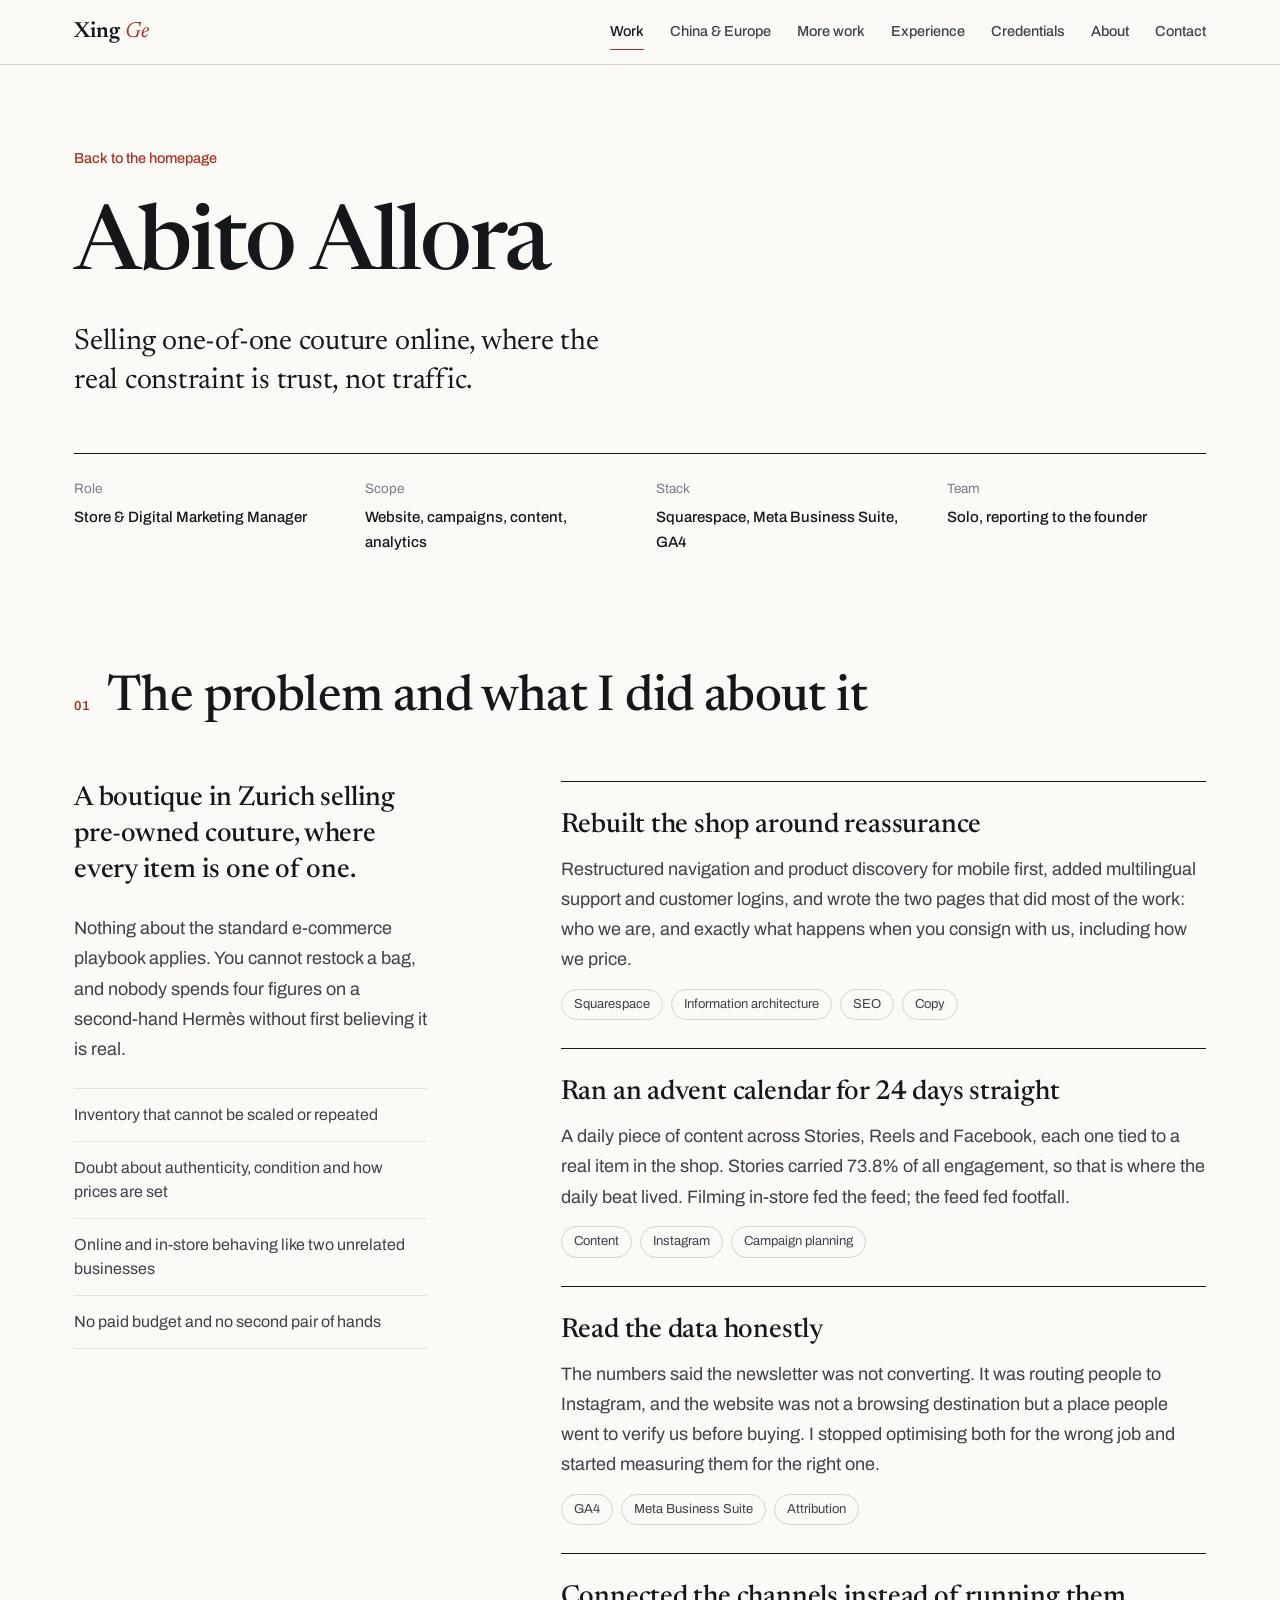
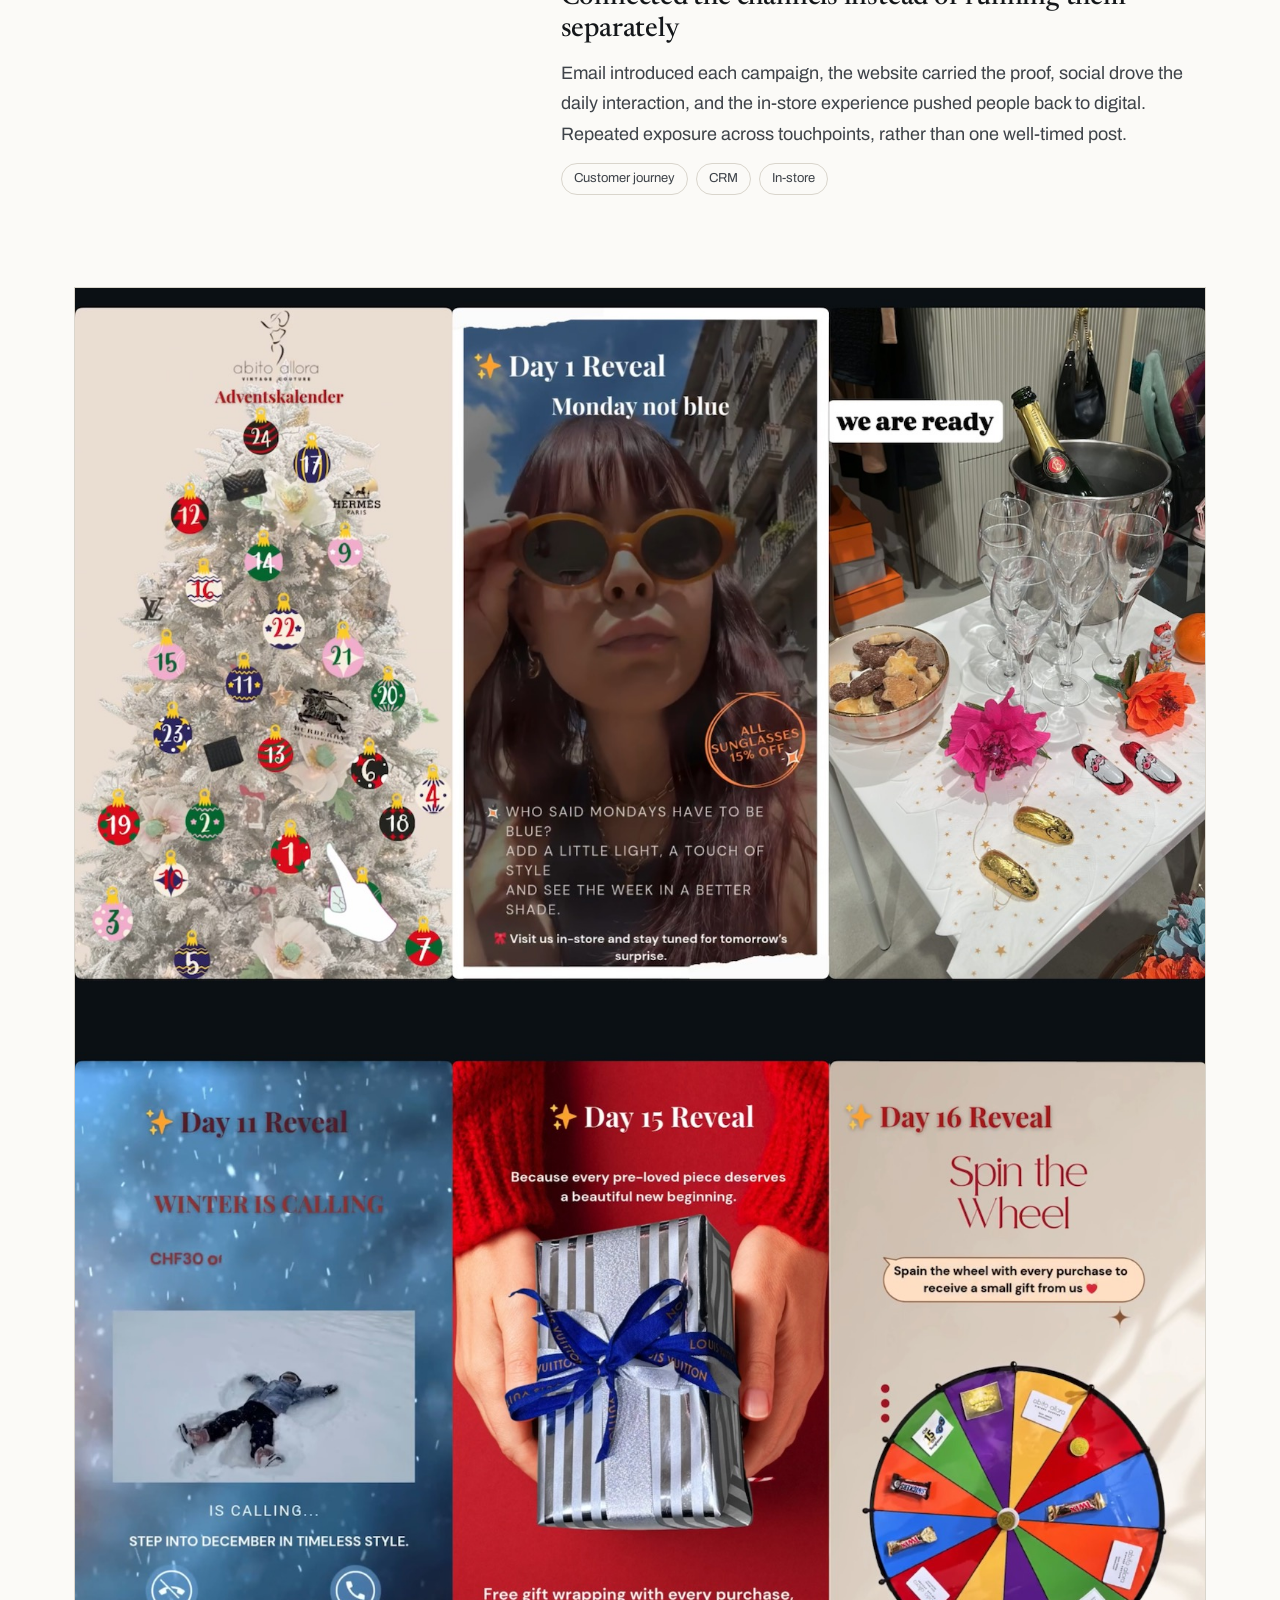
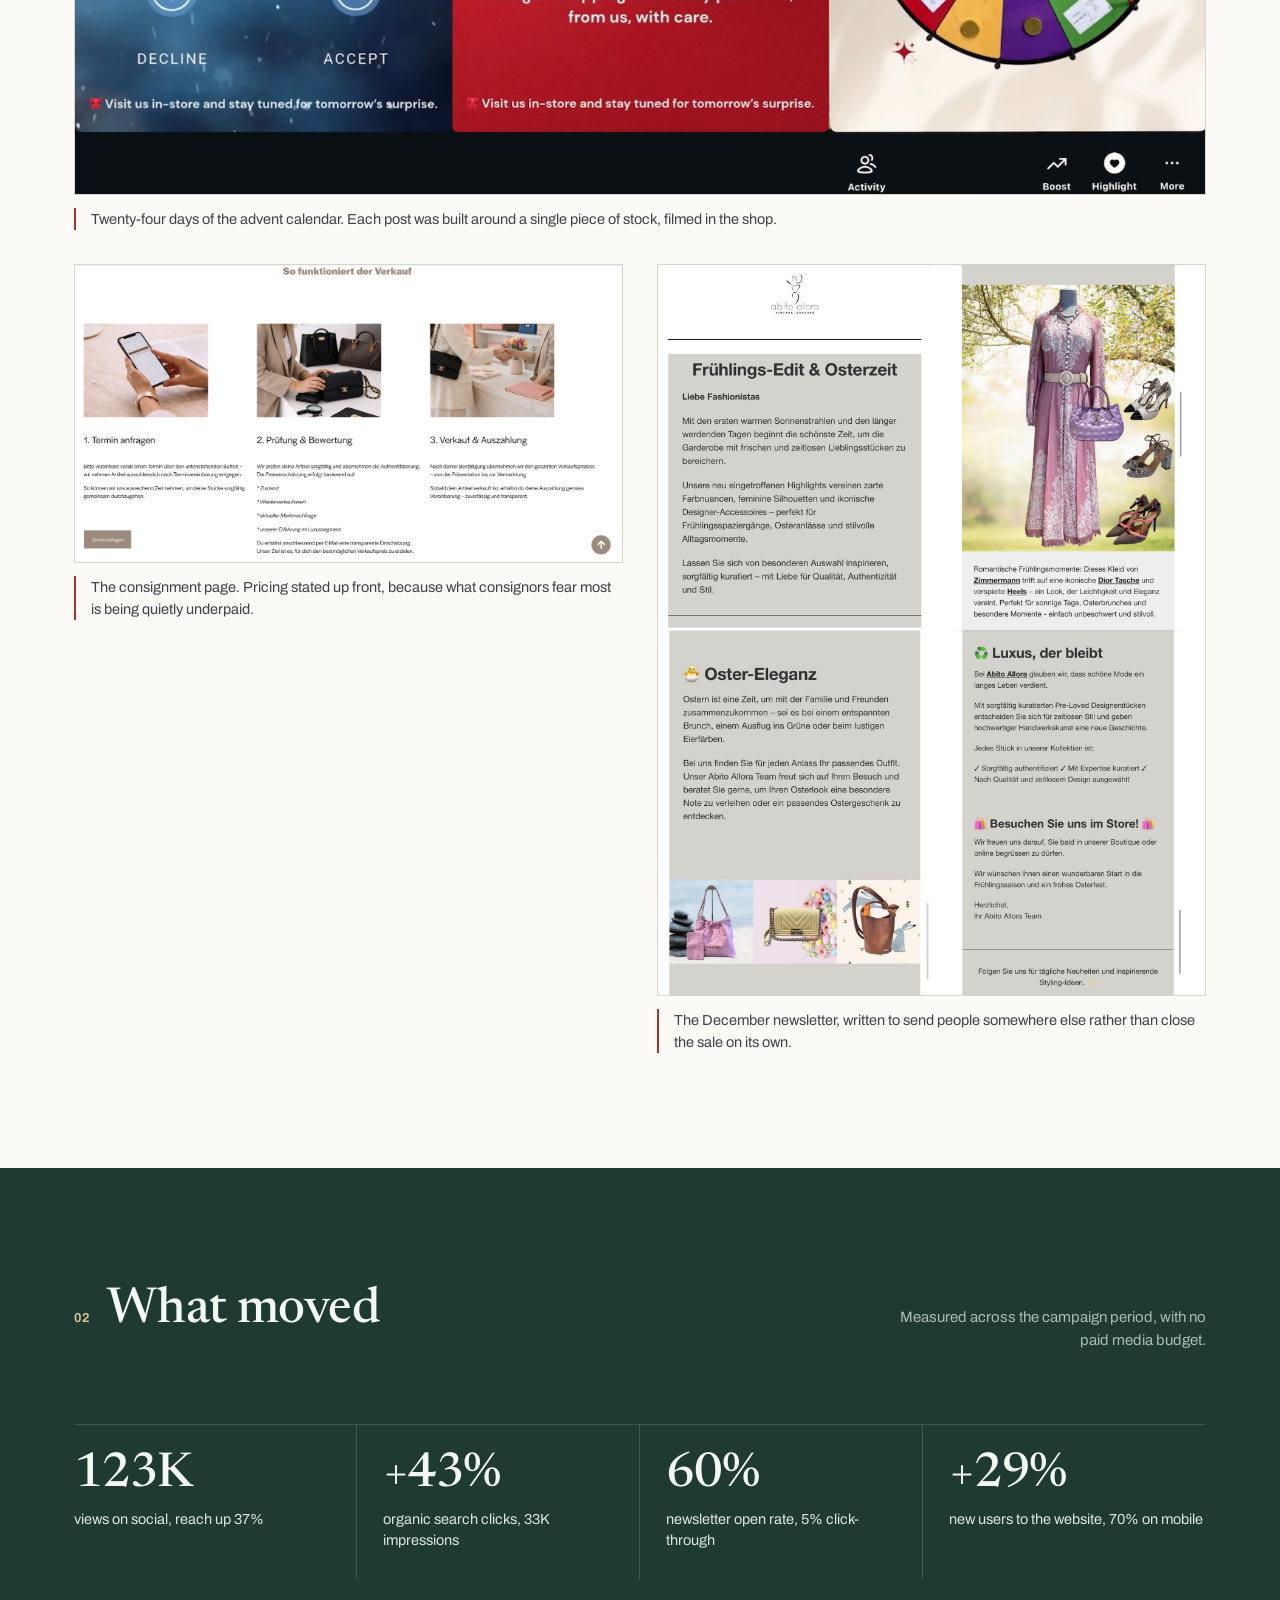
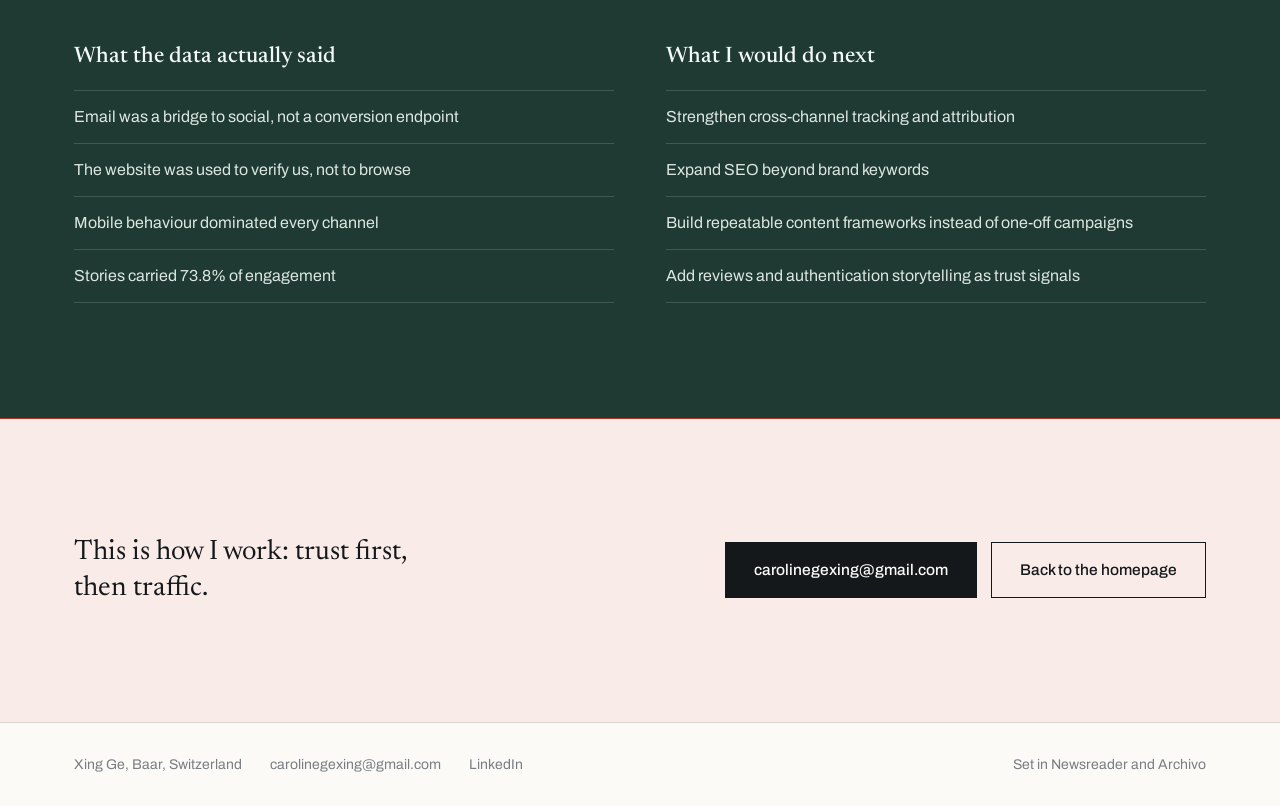
==== work-abito-allora.html @ 049d783f "Full site redesign: new type system, layout, and case study page - New homepage design with reworked" ====
<!DOCTYPE html>
<html lang="en">
<head>
<script async src="https://www.googletagmanager.com/gtag/js?id=G-W28Z5XX5FZ"></script>
<script>
  window.dataLayer = window.dataLayer || [];
  function gtag(){dataLayer.push(arguments);}
  gtag('js', new Date());
  gtag('config', 'G-W28Z5XX5FZ');
</script>
<meta charset="utf-8">
<meta name="viewport" content="width=device-width, initial-scale=1">
<title>Abito Allora case study - Xing Ge</title>
<meta name="description" content="How I rebuilt the online side of a Zurich pre-owned luxury boutique around trust: Squarespace rebuild, a 24-day advent campaign, and what the data actually said. By Xing Ge.">

<meta property="og:type" content="article">
<meta property="og:title" content="Abito Allora case study - Xing Ge">
<meta property="og:description" content="Selling one-of-one couture online, where the real constraint is trust, not traffic.">
<meta property="og:url" content="https://gexing.online/work-abito-allora.html">
<meta property="og:image" content="https://gexing.online/assets/case-study/abito-homepage.png">
<meta name="twitter:card" content="summary_large_image">

<link rel="preconnect" href="https://fonts.googleapis.com">
<link rel="preconnect" href="https://fonts.gstatic.com" crossorigin>
<link href="https://fonts.googleapis.com/css2?family=Newsreader:ital,opsz,wght@0,6..72,300..700;1,6..72,300..600&family=Archivo:wght@400;500;600&family=Noto+Serif+SC:wght@400;600&display=swap" rel="stylesheet">
<link rel="stylesheet" href="styles.css">

<style>
/* ---------- case masthead ---------- */
.case-top{padding-top:clamp(44px,6vw,84px);padding-bottom:0}
.back{display:inline-block;font-size:14.5px;font-weight:500;text-decoration:none;
  color:var(--seal);margin-bottom:clamp(22px,3vw,34px)}
.back:hover{text-decoration:underline}
.case-top h1{font-family:var(--display);font-weight:500;color:var(--ink);
  font-size:clamp(38px,7vw,92px);line-height:1.0;letter-spacing:-.025em;margin:0;
  font-variation-settings:"opsz" 72}
.case-top .standfirst{font-family:var(--display);font-weight:400;color:var(--ink);
  font-size:clamp(20px,2.5vw,29px);line-height:1.34;letter-spacing:-.008em;
  max-width:34ch;margin:clamp(20px,3vw,30px) 0 0}
.case-top .spec{margin:clamp(34px,4.5vw,52px) 0 0;padding-top:24px;border-top:1px solid var(--ink);
  display:grid;grid-template-columns:repeat(4,1fr);gap:20px 32px;font-size:15px}
.case-top .spec dt{color:var(--ink-faint);margin-bottom:4px;font-size:13.5px}
.case-top .spec dd{margin:0;font-weight:500;color:var(--ink)}
@media(max-width:760px){.case-top .spec{grid-template-columns:1fr 1fr}}

/* ---------- results ---------- */
.results{background:var(--deep);color:var(--deep-text)}
.results .head h2{color:var(--deep-bright)}
.results .head .idx{color:var(--deep-idx)}
.results .head .aside{color:var(--deep-aside)}
.rgrid{display:grid;grid-template-columns:repeat(4,1fr);gap:0;border-top:1px solid var(--deep-rule)}
.rgrid div{padding:26px 26px 28px 0;border-right:1px solid var(--deep-rule)}
.rgrid div:last-child{border-right:0;padding-right:0}
.rgrid div:not(:first-child){padding-left:26px}
.rgrid b{display:block;font-family:var(--display);font-weight:500;color:var(--deep-bright);
  font-size:clamp(30px,4vw,48px);line-height:1;letter-spacing:-.025em;font-variation-settings:"opsz" 48}
.rgrid span{display:block;margin-top:10px;font-size:14.5px;line-height:1.45}
@media(max-width:820px){
  .rgrid{grid-template-columns:1fr 1fr}
  .rgrid div{border-right:0;padding:22px 0;border-bottom:1px solid var(--deep-rule)}
  .rgrid div:not(:first-child){padding-left:0}
}
.takeaways{margin-top:clamp(40px,5vw,60px);display:grid;grid-template-columns:1fr 1fr;gap:clamp(30px,4vw,60px)}
.takeaways h3{color:var(--deep-bright);font-size:22px;margin:0 0 14px}
.results .plain-list li{border-color:var(--deep-rule)}
.results .plain-list li:last-child{border-bottom-color:var(--deep-rule)}
@media(max-width:760px){.takeaways{grid-template-columns:1fr}}

.next{display:flex;flex-wrap:wrap;gap:14px;align-items:center;justify-content:space-between}
.next p{margin:0;font-family:var(--display);color:var(--ink);font-size:clamp(21px,2.4vw,28px);
  line-height:1.3;max-width:24ch}
</style>
</head>
<body>

<header class="masthead">
  <div class="wrap inner">
    <a class="logo" href="index.html">Xing <em>Ge</em></a>
    <nav>
      <a href="index.html#work" aria-current="page">Work</a>
      <a href="index.html#bridge">China &amp; Europe</a>
      <a href="index.html#also">More work</a>
      <a href="index.html#experience">Experience</a>
      <a href="index.html#recognition">Credentials</a>
      <a href="index.html#about">About</a>
      <a href="index.html#contact">Contact</a>
    </nav>
  </div>
</header>

<main>

<!-- ========== TOP ========== -->
<section class="case-top">
  <div class="wrap">
    <a class="back" href="index.html">Back to the homepage</a>
    <h1>Abito Allora</h1>
    <p class="standfirst">Selling one-of-one couture online, where the real constraint is trust, not traffic.</p>
    <dl class="spec">
      <div><dt>Role</dt><dd>Store &amp; Digital Marketing Manager</dd></div>
      <div><dt>Scope</dt><dd>Website, campaigns, content, analytics</dd></div>
      <div><dt>Stack</dt><dd>Squarespace, Meta Business Suite, GA4</dd></div>
      <div><dt>Team</dt><dd>Solo, reporting to the founder</dd></div>
    </dl>
  </div>
</section>

<!-- ========== PROBLEM + APPROACH ========== -->
<section>
  <div class="wrap">
    <div class="head">
      <span class="idx">01</span>
      <h2>The problem and what I did about it</h2>
    </div>

    <div class="cols">
      <div class="col-problem">
        <p class="lede">A boutique in Zurich selling pre-owned couture, where every item is one of one.</p>
        <p style="margin:0 0 24px">Nothing about the standard e-commerce playbook applies. You cannot restock a bag,
          and nobody spends four figures on a second-hand Hermès without first believing it is real.</p>
        <ul class="plain-list">
          <li>Inventory that cannot be scaled or repeated</li>
          <li>Doubt about authenticity, condition and how prices are set</li>
          <li>Online and in-store behaving like two unrelated businesses</li>
          <li>No paid budget and no second pair of hands</li>
        </ul>
      </div>

      <div class="col-approach">
        <div class="move">
          <h3>Rebuilt the shop around reassurance</h3>
          <p>Restructured navigation and product discovery for mobile first, added multilingual support and customer
            logins, and wrote the two pages that did most of the work: who we are, and exactly what happens when you
            consign with us, including how we price.</p>
          <ul class="tags"><li>Squarespace</li><li>Information architecture</li><li>SEO</li><li>Copy</li></ul>
        </div>

        <div class="move">
          <h3>Ran an advent calendar for 24 days straight</h3>
          <p>A daily piece of content across Stories, Reels and Facebook, each one tied to a real item in the shop.
            Stories carried 73.8% of all engagement, so that is where the daily beat lived. Filming in-store fed the
            feed; the feed fed footfall.</p>
          <ul class="tags"><li>Content</li><li>Instagram</li><li>Campaign planning</li></ul>
        </div>

        <div class="move">
          <h3>Read the data honestly</h3>
          <p>The numbers said the newsletter was not converting. It was routing people to Instagram, and the website
            was not a browsing destination but a place people went to verify us before buying. I stopped optimising
            both for the wrong job and started measuring them for the right one.</p>
          <ul class="tags"><li>GA4</li><li>Meta Business Suite</li><li>Attribution</li></ul>
        </div>

        <div class="move">
          <h3>Connected the channels instead of running them separately</h3>
          <p>Email introduced each campaign, the website carried the proof, social drove the daily interaction, and
            the in-store experience pushed people back to digital. Repeated exposure across touchpoints, rather than
            one well-timed post.</p>
          <ul class="tags"><li>Customer journey</li><li>CRM</li><li>In-store</li></ul>
        </div>
      </div>
    </div>

    <div class="figs">
      <figure class="wide">
        <div class="ph" data-label="/images/christmas-campaign-collage.jpg">
          <img src="/images/christmas-campaign-collage.jpg" alt="Advent calendar campaign content published across Instagram and Facebook" loading="lazy">
        </div>
        <figcaption>Twenty-four days of the advent calendar. Each post was built around a single piece of stock, filmed in the shop.</figcaption>
      </figure>
      <figure>
        <div class="ph" data-label="/assets/case-study/abito-sell-process.png">
          <img src="/assets/case-study/abito-sell-process.png" alt="The Sell With Us consignment page" loading="lazy">
        </div>
        <figcaption>The consignment page. Pricing stated up front, because what consignors fear most is being quietly underpaid.</figcaption>
      </figure>
      <figure>
        <div class="ph" data-label="/images/newsletter-screenshot.jpg">
          <img src="/images/newsletter-screenshot.jpg" alt="Christmas edition newsletter layout" loading="lazy">
        </div>
        <figcaption>The December newsletter, written to send people somewhere else rather than close the sale on its own.</figcaption>
      </figure>
    </div>
  </div>
</section>

<!-- ========== RESULTS ========== -->
<section class="results">
  <div class="wrap">
    <div class="head">
      <span class="idx">02</span>
      <h2>What moved</h2>
      <p class="aside">Measured across the campaign period, with no paid media budget.</p>
    </div>

    <div class="rgrid">
      <div><b>123K</b><span>views on social, reach up 37%</span></div>
      <div><b>+43%</b><span>organic search clicks, 33K impressions</span></div>
      <div><b>60%</b><span>newsletter open rate, 5% click-through</span></div>
      <div><b>+29%</b><span>new users to the website, 70% on mobile</span></div>
    </div>

    <div class="takeaways">
      <div>
        <h3>What the data actually said</h3>
        <ul class="plain-list">
          <li>Email was a bridge to social, not a conversion endpoint</li>
          <li>The website was used to verify us, not to browse</li>
          <li>Mobile behaviour dominated every channel</li>
          <li>Stories carried 73.8% of engagement</li>
        </ul>
      </div>
      <div>
        <h3>What I would do next</h3>
        <ul class="plain-list">
          <li>Strengthen cross-channel tracking and attribution</li>
          <li>Expand SEO beyond brand keywords</li>
          <li>Build repeatable content frameworks instead of one-off campaigns</li>
          <li>Add reviews and authentication storytelling as trust signals</li>
        </ul>
      </div>
    </div>
  </div>
</section>

<!-- ========== NEXT ========== -->
<section class="contact">
  <div class="wrap next">
    <p>This is how I work: trust first, then traffic.</p>
    <div class="links">
      <a class="btn btn-solid" href="mailto:carolinegexing@gmail.com">carolinegexing@gmail.com</a>
      <a class="btn btn-ghost" href="index.html">Back to the homepage</a>
    </div>
  </div>
</section>

</main>

<footer>
  <div class="wrap inner">
    <span>Xing Ge, Baar, Switzerland</span>
    <a href="mailto:carolinegexing@gmail.com">carolinegexing@gmail.com</a>
    <a href="https://www.linkedin.com/in/xing-ge-494a9a179/" target="_blank" rel="noopener noreferrer">LinkedIn</a>
    <span class="set" style="margin-left:auto">Set in Newsreader and Archivo</span>
  </div>
</footer>

<script>
document.querySelectorAll('.ph img').forEach(function(img){
  var fail=function(){img.classList.add('is-missing');};
  img.addEventListener('error',fail);
  if(img.complete&&img.naturalWidth===0)fail();
});
</script>

</body>
</html>
---- styles.css ----
/* ============================================================
   Xing Ge - shared styles
   Used by index.html and work-abito-allora.html
   ============================================================ */

:root{
  --paper:#FBFAF7;
  --paper-warm:#F1EEE7;
  --ink:#15181B;
  --ink-soft:#3E4349;
  --ink-faint:#797E84;
  --rule:#D9D5CC;
  --rule-soft:#E7E3DA;

  --seal:#A93226;          /* cinnabar accent */
  --seal-wash:#F8EBE8;
  --deep:#1E3A32;          /* deep pine, the lacquer green against the seal red */       
  --deep-text:#DCE6E0;     /* 9.4:1 on the green */
  --deep-bright:#F4F8F5;   /* 17:1 */
  --deep-rule:#3C5C52;
  --deep-idx:#E2C99C;      /* champagne, 7.5:1 */
  --deep-aside:#A8BDB3;    /* 6.1:1 */

  --display:"Newsreader",Georgia,"Times New Roman",serif;
  --body:"Archivo","Helvetica Neue",Arial,sans-serif;
  --han:"Noto Serif SC",serif;

  --gutter:clamp(20px,5vw,72px);
  --measure:66ch;
}

*,*::before,*::after{box-sizing:border-box}
html{-webkit-text-size-adjust:100%;scroll-behavior:smooth}
@media (prefers-reduced-motion:reduce){
  html{scroll-behavior:auto}
  *{animation:none!important;transition:none!important}
}
body{
  margin:0;background:var(--paper);color:var(--ink-soft);
  font-family:var(--body);font-size:18px;line-height:1.68;
  -webkit-font-smoothing:antialiased;text-rendering:optimizeLegibility;
}
img{max-width:100%;display:block}
a{color:inherit}
:focus-visible{outline:2px solid var(--seal);outline-offset:3px}
::selection{background:var(--seal);color:#fff}

/* Serif only at 21px and up, where it stays easy to read.
   Everything at reading size is set in the sans. */
h1,h2,h3,h4,.brand,.lede,.stat b,.contact h2{
  font-family:var(--display);font-weight:500;color:var(--ink);
  font-variation-settings:"opsz" 40;
}

.wrap{max-width:1260px;margin:0 auto;padding-inline:var(--gutter)}
.rule{border:0;border-top:1px solid var(--rule);margin:0}
section{padding-block:clamp(66px,9vw,124px)}

.head{display:flex;align-items:baseline;gap:18px;margin-bottom:clamp(34px,5vw,56px)}
.head .idx{
  font-family:var(--body);font-size:13px;font-weight:600;letter-spacing:.04em;
  color:var(--seal);flex:none;padding-top:.35em;
}
.head h2{font-size:clamp(31px,4.4vw,50px);line-height:1.08;letter-spacing:-.012em;margin:0}
.head .aside{margin-left:auto;max-width:34ch;font-size:15px;line-height:1.55;color:var(--ink-faint);text-align:right}
@media(max-width:820px){
  .head{flex-wrap:wrap}
  .head .aside{margin-left:0;text-align:left;max-width:none;flex-basis:100%;margin-top:12px}
}

/* ---------- masthead ---------- */
.masthead{
  position:sticky;top:0;z-index:50;
  background:rgba(251,250,247,.93);backdrop-filter:blur(10px);
  border-bottom:1px solid var(--rule);
}
.masthead .inner{display:flex;align-items:center;gap:24px;height:64px}
.logo{font-family:var(--display);font-size:22px;font-weight:600;text-decoration:none;color:var(--ink);flex:none}
.logo em{font-style:italic;font-weight:400;color:var(--seal)}
.masthead nav{margin-left:auto;display:flex;gap:26px;overflow-x:auto;scrollbar-width:none;-ms-overflow-style:none}
.masthead nav::-webkit-scrollbar{display:none}
.masthead nav a{
  font-size:14.5px;font-weight:500;text-decoration:none;color:var(--ink-soft);
  white-space:nowrap;padding-block:5px;border-bottom:1.5px solid transparent;
  transition:border-color .15s,color .15s;
}
.masthead nav a:hover,.masthead nav a[aria-current]{color:var(--ink);border-bottom-color:var(--seal)}
@media(max-width:900px){.masthead .inner{gap:14px}.masthead nav{gap:18px;margin-left:14px}.masthead nav a{font-size:13.5px}}
@media(max-width:600px){.logo{font-size:19px}}

/* ---------- image placeholder ---------- */
.ph{position:relative;background:var(--paper-warm);overflow:hidden}
.ph::after{
  content:attr(data-label);position:absolute;inset:0;z-index:0;
  display:flex;align-items:center;justify-content:center;padding:20px;text-align:center;
  font-size:13px;line-height:1.5;color:var(--ink-faint);
  background-image:repeating-linear-gradient(45deg,transparent 0 11px,rgba(169,50,38,.05) 11px 22px);
}
.ph img{position:relative;z-index:1}
.ph img.is-missing{display:none}

/* ---------- proof band ---------- */
.proof{
  margin-top:clamp(52px,7vw,88px);
  border-top:1px solid var(--ink);border-bottom:1px solid var(--rule);
  background:var(--paper-warm);
}
.proof .wrap{display:grid;grid-template-columns:repeat(4,1fr);padding-inline:0}
.stat{padding:clamp(24px,3.2vw,36px) clamp(18px,2.4vw,30px);border-right:1px solid var(--rule)}
.stat:first-child{padding-left:var(--gutter)}
.stat:last-child{border-right:0;padding-right:var(--gutter)}
.stat b{display:block;font-size:clamp(33px,5vw,58px);line-height:1;letter-spacing:-.025em;font-variation-settings:"opsz" 60}
.stat span{display:block;margin-top:10px;font-size:14px;line-height:1.45;color:var(--ink-soft);max-width:21ch}
@media(max-width:780px){
  .proof .wrap{grid-template-columns:1fr 1fr}
  .stat{padding-inline:var(--gutter)}
  .stat:nth-child(2n){border-right:0}
  .stat:nth-child(-n+2){border-bottom:1px solid var(--rule)}
}

/* ---------- shared text bits ---------- */
.lede{font-size:clamp(21px,2.4vw,27px);line-height:1.34;margin:0 0 24px;letter-spacing:-.008em}
.plain-list{list-style:none;margin:0;padding:0}
.plain-list li{padding:14px 0;border-top:1px solid var(--rule-soft);font-size:16px;line-height:1.5}
.plain-list li:last-child{border-bottom:1px solid var(--rule-soft)}
.plain-list strong{display:block;margin-bottom:3px;color:var(--ink);font-weight:600}
.tags{display:flex;flex-wrap:wrap;gap:8px;margin:0;padding:0;list-style:none}
.tags li{font-size:13px;color:var(--ink-soft);border:1px solid var(--rule);padding:4px 12px;border-radius:999px}


/* ---------- case study blocks (used on the homepage and the case study page) ---------- */
.case-hero{display:grid;grid-template-columns:1.05fr 1fr;border:1px solid var(--ink);
  margin-bottom:clamp(44px,6vw,72px)}
.case-hero .ph{min-height:350px}
.case-hero .ph img{width:100%;height:100%;object-fit:cover}
.case-hero .body{padding:clamp(26px,3.4vw,46px);display:flex;flex-direction:column}
.case-hero h3{font-size:clamp(28px,3.5vw,42px);line-height:1.06;letter-spacing:-.018em;margin:0 0 10px}
.case-hero h3 a{text-decoration:none;border-bottom:2px solid var(--seal);padding-bottom:2px}
.case-hero h3 a:hover{color:var(--seal)}
.case-hero .role{font-size:14.5px;font-weight:600;color:var(--seal);margin:0 0 18px}
.case-hero .body p{margin:0 0 18px;max-width:45ch}
.case-hero .spec{margin-top:auto;padding-top:22px;border-top:1px solid var(--rule);
  display:grid;grid-template-columns:1fr 1fr;gap:16px 24px;font-size:14.5px}
.case-hero .spec dt{color:var(--ink-faint);margin-bottom:3px;font-size:13.5px}
.case-hero .spec dd{margin:0;font-weight:500;color:var(--ink)}
@media(max-width:880px){.case-hero{grid-template-columns:1fr}.case-hero .ph{min-height:250px}}

.cols{display:grid;grid-template-columns:repeat(12,1fr);gap:36px;align-items:start}
.col-problem{grid-column:1/5}
.col-approach{grid-column:6/13}
@media(max-width:920px){.col-problem,.col-approach{grid-column:1/13}}

.move{padding:28px 0;border-top:1px solid var(--ink)}
.move h3{font-family:var(--display);font-weight:500;color:var(--ink);
  font-size:clamp(21px,2.3vw,27px);line-height:1.18;margin:0 0 12px;letter-spacing:-.008em}
.move p{margin:0 0 14px;max-width:var(--measure)}

.figs{display:grid;grid-template-columns:1fr 1fr;gap:34px;margin-top:clamp(44px,5vw,64px)}
.figs figure{margin:0}
.figs .ph{border:1px solid var(--rule);min-height:210px}
.figs figcaption{margin-top:13px;font-size:14.5px;line-height:1.52;padding-left:15px;border-left:2px solid var(--seal)}
.figs .wide{grid-column:1/3}
.figs .wide .ph{min-height:300px}
@media(max-width:780px){.figs{grid-template-columns:1fr}.figs .wide{grid-column:auto}}

.case-cta{margin-top:clamp(40px,5vw,58px);padding-top:28px;border-top:1px solid var(--ink);
  display:flex;flex-wrap:wrap;gap:16px 28px;align-items:center;justify-content:space-between}
.case-cta p{margin:0;max-width:46ch;font-size:16px}

/* ---------- buttons ---------- */
.btn{display:inline-block;text-decoration:none;font-size:15.5px;font-weight:500;
  padding:14px 28px;border:1px solid var(--ink);color:var(--ink);transition:background .15s,color .15s,border-color .15s}
.btn-solid{background:var(--ink);color:var(--paper)}
.btn-solid:hover{background:var(--seal);border-color:var(--seal)}
.btn-ghost:hover{background:var(--ink);color:var(--paper)}

/* ---------- contact ---------- */
.contact{background:var(--seal-wash);border-top:1px solid var(--seal)}
.contact h2{font-size:clamp(31px,5.2vw,62px);line-height:1.06;letter-spacing:-.02em;margin:0 0 22px;max-width:17ch}
.contact p{max-width:50ch;margin:0 0 34px}
.contact .links{display:flex;flex-wrap:wrap;gap:14px}

footer{padding:30px 0;border-top:1px solid var(--rule);font-size:14px;color:var(--ink-faint)}
footer .inner{display:flex;flex-wrap:wrap;gap:12px 28px;align-items:center}
footer a{text-decoration:none}
footer a:hover{color:var(--ink)}
@media(max-width:700px){footer .set{display:none}}

@media print{
  .masthead,.contact .links,.back{display:none}
  body{background:#fff;font-size:11pt}
  section{padding-block:18pt}
}
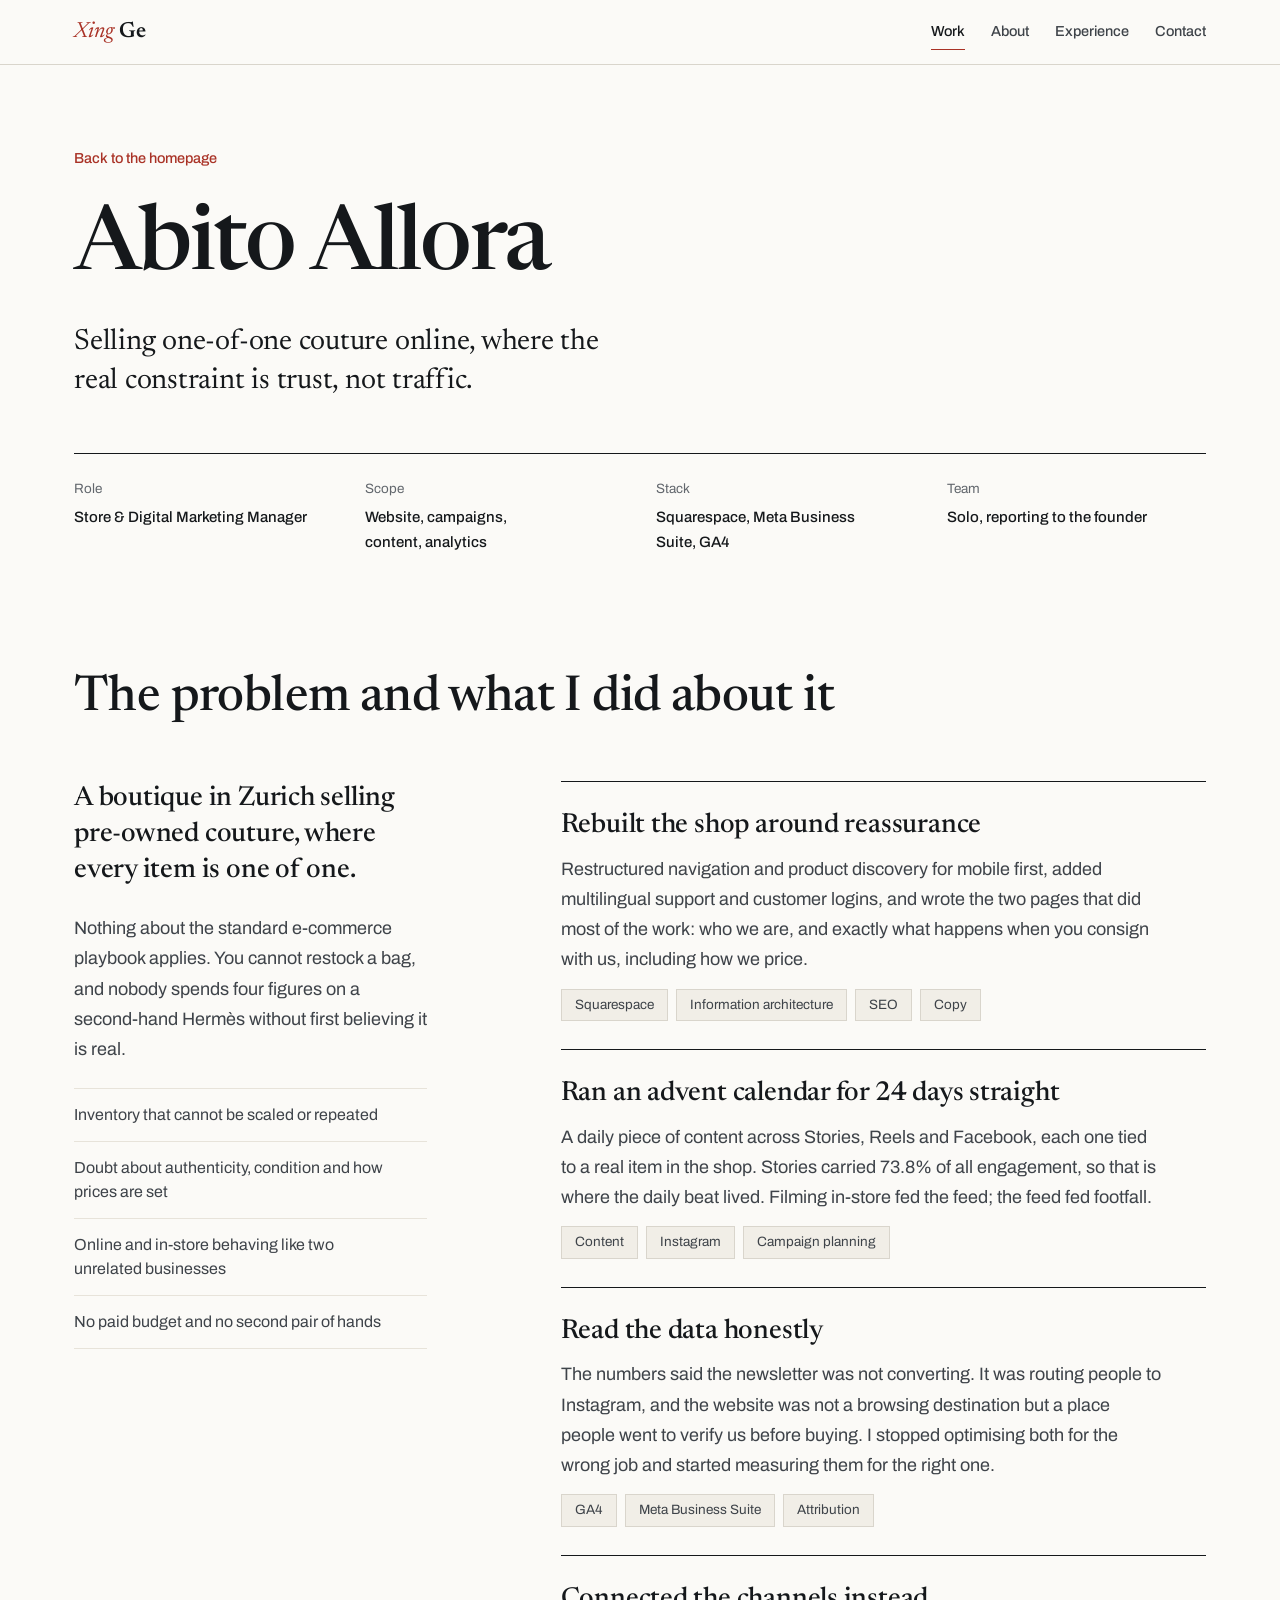
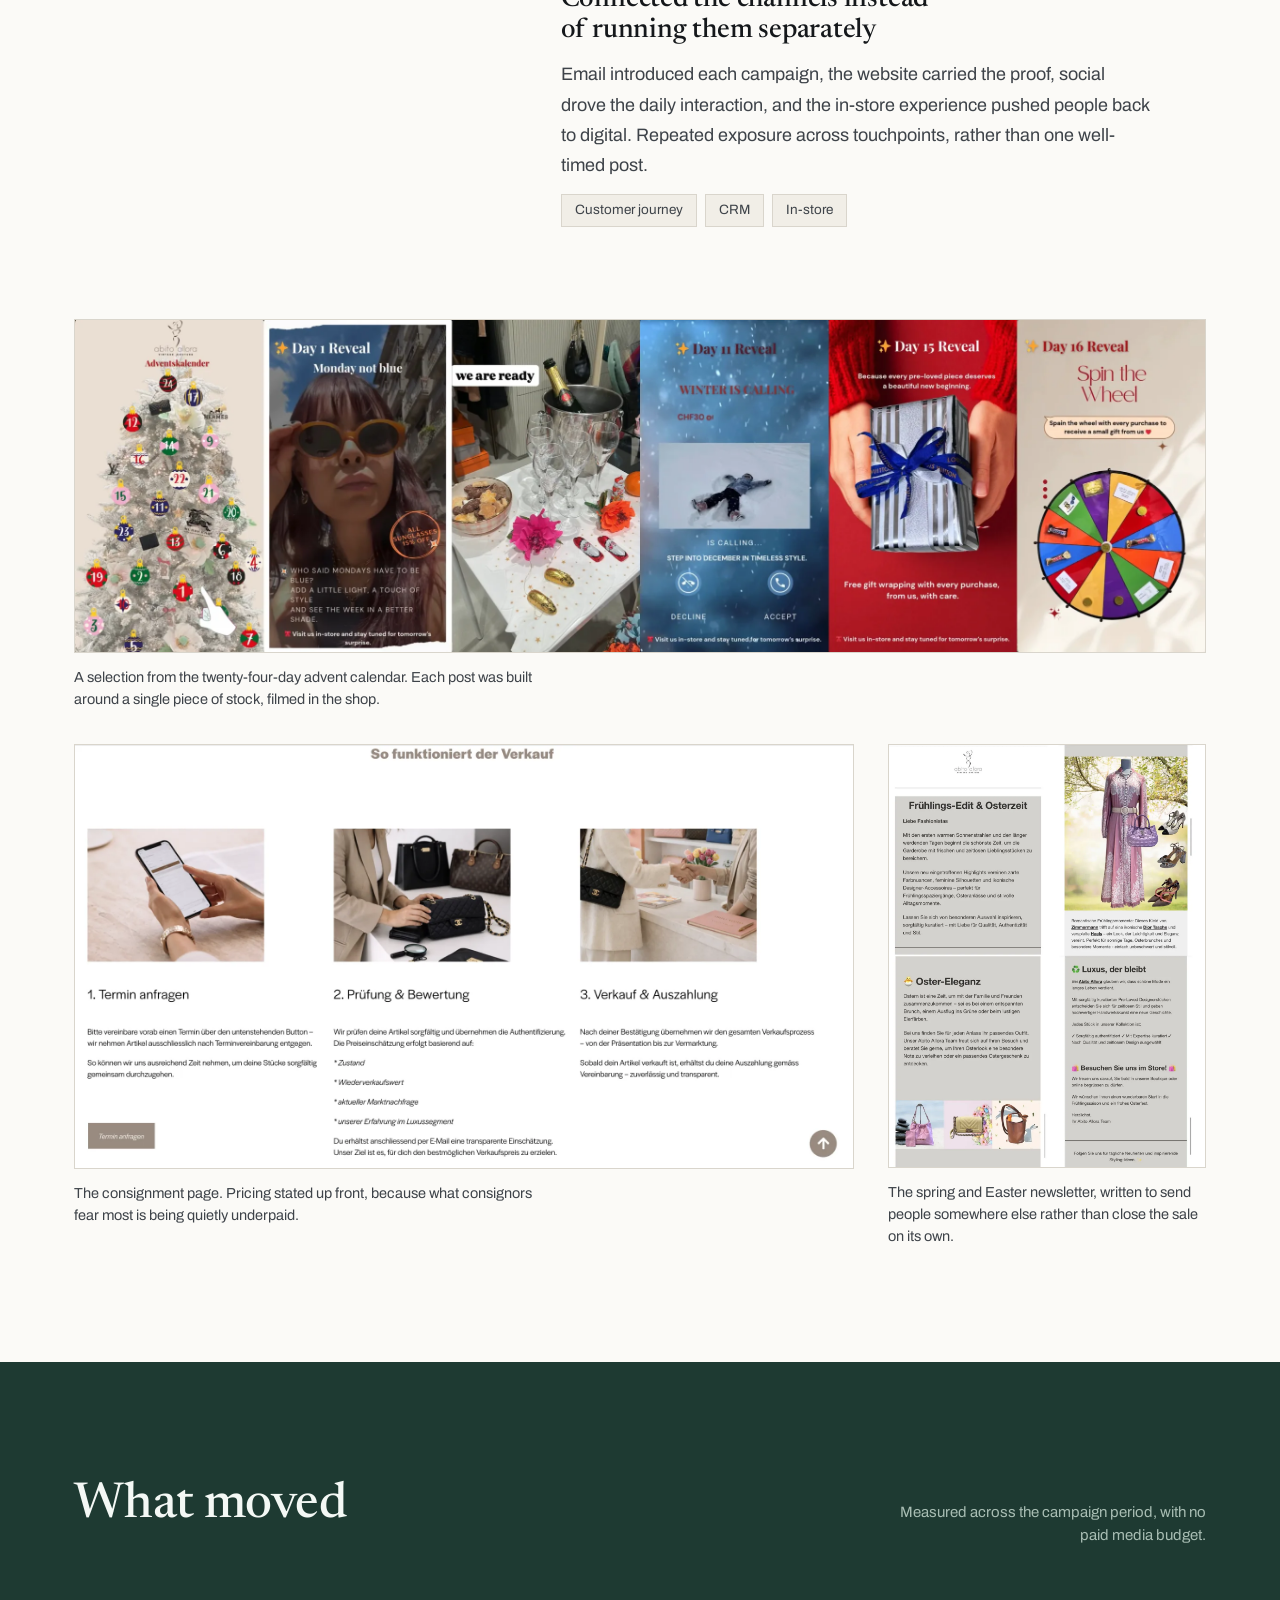
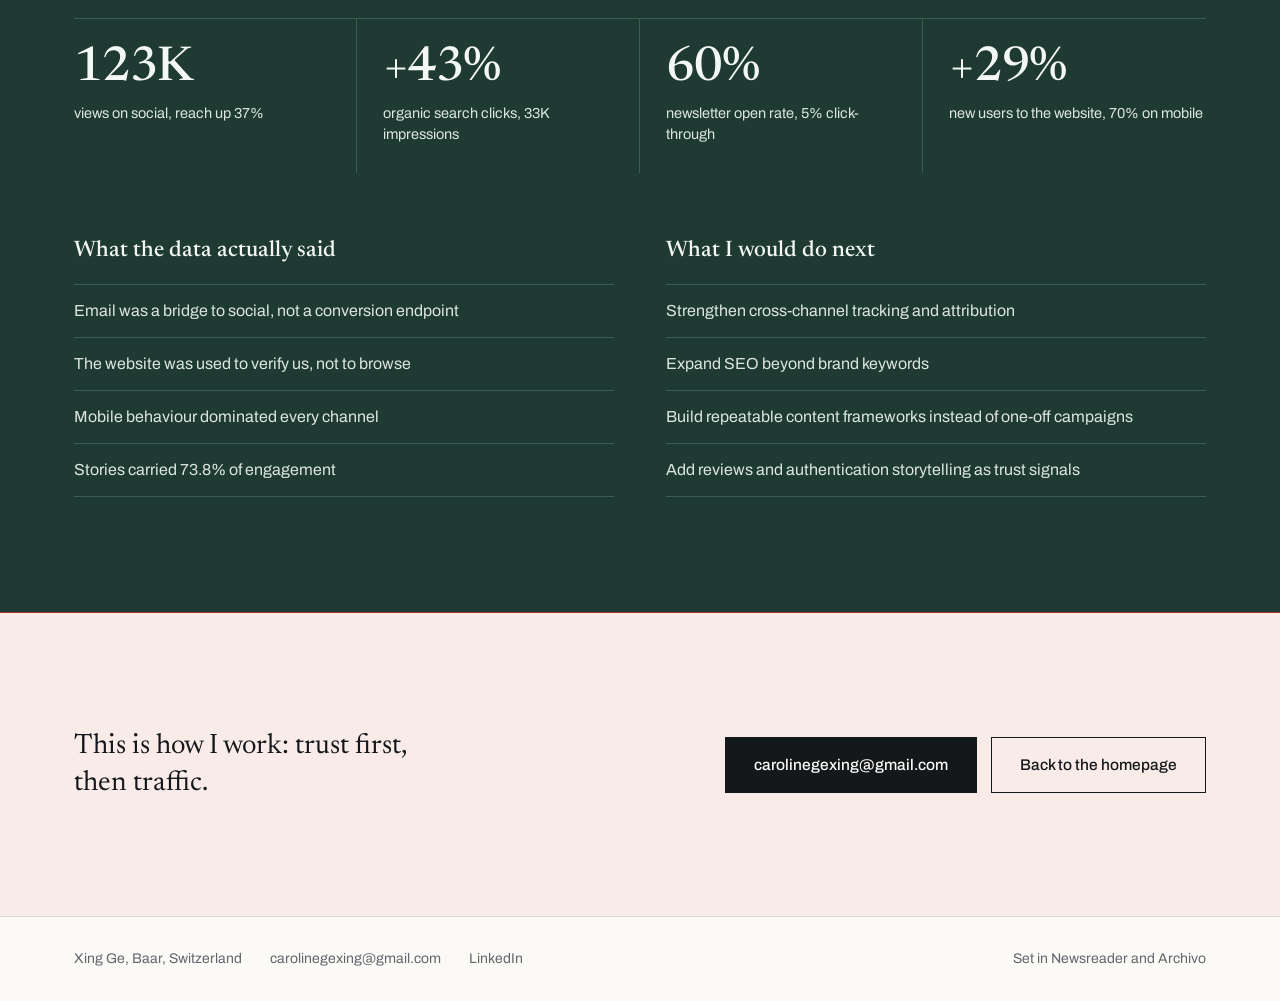
==== commit 3481ff5f: "Fix case study: newsletter caption, mobile overflow, images - Re-caption the newsletter figure as th" ====
--- a/work-abito-allora.html
+++ b/work-abito-allora.html
@@ -1,6 +1,8 @@
 <!DOCTYPE html>
 <html lang="en">
 <head>
+<meta charset="utf-8">
+<meta name="viewport" content="width=device-width, initial-scale=1">
 <script async src="https://www.googletagmanager.com/gtag/js?id=G-W28Z5XX5FZ"></script>
 <script>
   window.dataLayer = window.dataLayer || [];
@@ -8,8 +10,6 @@
   gtag('js', new Date());
   gtag('config', 'G-W28Z5XX5FZ');
 </script>
-<meta charset="utf-8">
-<meta name="viewport" content="width=device-width, initial-scale=1">
 <title>Abito Allora case study - Xing Ge</title>
 <meta name="description" content="How I rebuilt the online side of a Zurich pre-owned luxury boutique around trust: Squarespace rebuild, a 24-day advent campaign, and what the data actually said. By Xing Ge.">
 
@@ -46,7 +46,6 @@
 /* ---------- results ---------- */
 .results{background:var(--deep);color:var(--deep-text)}
 .results .head h2{color:var(--deep-bright)}
-.results .head .idx{color:var(--deep-idx)}
 .results .head .aside{color:var(--deep-aside)}
 .rgrid{display:grid;grid-template-columns:repeat(4,1fr);gap:0;border-top:1px solid var(--deep-rule)}
 .rgrid div{padding:26px 26px 28px 0;border-right:1px solid var(--deep-rule)}
@@ -73,22 +72,21 @@
 </head>
 <body>
 
+<a class="skip" href="#main">Skip to content</a>
+
 <header class="masthead">
   <div class="wrap inner">
-    <a class="logo" href="index.html">Xing <em>Ge</em></a>
-    <nav>
+    <a class="logo" href="index.html"><em>Xing</em> Ge</a>
+    <nav aria-label="Sections">
       <a href="index.html#work" aria-current="page">Work</a>
-      <a href="index.html#bridge">China &amp; Europe</a>
-      <a href="index.html#also">More work</a>
+      <a href="index.html#about">About</a>
       <a href="index.html#experience">Experience</a>
-      <a href="index.html#recognition">Credentials</a>
-      <a href="index.html#about">About</a>
       <a href="index.html#contact">Contact</a>
     </nav>
   </div>
 </header>
 
-<main>
+<main id="main">
 
 <!-- ========== TOP ========== -->
 <section class="case-top">
@@ -109,7 +107,6 @@
 <section>
   <div class="wrap">
     <div class="head">
-      <span class="idx">01</span>
       <h2>The problem and what I did about it</h2>
     </div>
 
@@ -163,22 +160,22 @@
 
     <div class="figs">
       <figure class="wide">
-        <div class="ph" data-label="/images/christmas-campaign-collage.jpg">
-          <img src="/images/christmas-campaign-collage.jpg" alt="Advent calendar campaign content published across Instagram and Facebook" loading="lazy">
-        </div>
-        <figcaption>Twenty-four days of the advent calendar. Each post was built around a single piece of stock, filmed in the shop.</figcaption>
+        <div class="ph" data-label="Advent calendar campaign stories">
+          <img src="/images/advent-calendar-strip.webp" alt="Six advent calendar Instagram stories, from the calendar tree to the day 16 reveal" width="2400" height="707" loading="lazy">
+        </div>
+        <figcaption>A selection from the twenty-four-day advent calendar. Each post was built around a single piece of stock, filmed in the shop.</figcaption>
       </figure>
       <figure>
-        <div class="ph" data-label="/assets/case-study/abito-sell-process.png">
-          <img src="/assets/case-study/abito-sell-process.png" alt="The Sell With Us consignment page" loading="lazy">
+        <div class="ph" data-label="The consignment page">
+          <img src="/assets/case-study/abito-sell-process.webp" alt="The Sell With Us consignment page" width="1800" height="978" loading="lazy">
         </div>
         <figcaption>The consignment page. Pricing stated up front, because what consignors fear most is being quietly underpaid.</figcaption>
       </figure>
       <figure>
-        <div class="ph" data-label="/images/newsletter-screenshot.jpg">
-          <img src="/images/newsletter-screenshot.jpg" alt="Christmas edition newsletter layout" loading="lazy">
-        </div>
-        <figcaption>The December newsletter, written to send people somewhere else rather than close the sale on its own.</figcaption>
+        <div class="ph" data-label="The spring and Easter newsletter">
+          <img src="/images/newsletter-screenshot.webp" alt="The spring and Easter edition of the Abito Allora newsletter, in German" width="1200" height="1600" loading="lazy">
+        </div>
+        <figcaption>The spring and Easter newsletter, written to send people somewhere else rather than close the sale on its own.</figcaption>
       </figure>
     </div>
   </div>
@@ -188,7 +185,6 @@
 <section class="results">
   <div class="wrap">
     <div class="head">
-      <span class="idx">02</span>
       <h2>What moved</h2>
       <p class="aside">Measured across the campaign period, with no paid media budget.</p>
     </div>
--- a/styles.css
+++ b/styles.css
@@ -8,7 +8,7 @@
   --paper-warm:#F1EEE7;
   --ink:#15181B;
   --ink-soft:#3E4349;
-  --ink-faint:#797E84;
+  --ink-faint:#62676D;     /* 5.5:1 on paper, 4.9:1 on paper-warm */
   --rule:#D9D5CC;
   --rule-soft:#E7E3DA;
 
@@ -26,7 +26,7 @@
   --han:"Noto Serif SC",serif;
 
   --gutter:clamp(20px,5vw,72px);
-  --measure:66ch;
+  --measure:60ch;
 }
 
 *,*::before,*::after{box-sizing:border-box}
@@ -41,6 +41,8 @@
   -webkit-font-smoothing:antialiased;text-rendering:optimizeLegibility;
 }
 img{max-width:100%;display:block}
+p,li,dd,figcaption{text-wrap:pretty}
+h1,h2,h3,h4{text-wrap:balance}
 a{color:inherit}
 :focus-visible{outline:2px solid var(--seal);outline-offset:3px}
 ::selection{background:var(--seal);color:#fff}
@@ -61,12 +63,17 @@
   font-family:var(--body);font-size:13px;font-weight:600;letter-spacing:.04em;
   color:var(--seal);flex:none;padding-top:.35em;
 }
-.head h2{font-size:clamp(31px,4.4vw,50px);line-height:1.08;letter-spacing:-.012em;margin:0}
+.head h2{font-size:clamp(31px,4.4vw,50px);line-height:1.08;letter-spacing:-.012em;margin:0;text-wrap:balance}
 .head .aside{margin-left:auto;max-width:34ch;font-size:15px;line-height:1.55;color:var(--ink-faint);text-align:right}
 @media(max-width:820px){
   .head{flex-wrap:wrap}
   .head .aside{margin-left:0;text-align:left;max-width:none;flex-basis:100%;margin-top:12px}
 }
+
+/* ---------- skip link ---------- */
+.skip{position:absolute;left:var(--gutter);top:-60px;z-index:100;padding:10px 18px;
+  background:var(--ink);color:var(--paper);font-size:15px;font-weight:500;text-decoration:none}
+.skip:focus{top:12px}
 
 /* ---------- masthead ---------- */
 .masthead{
@@ -86,7 +93,8 @@
 }
 .masthead nav a:hover,.masthead nav a[aria-current]{color:var(--ink);border-bottom-color:var(--seal)}
 @media(max-width:900px){.masthead .inner{gap:14px}.masthead nav{gap:18px;margin-left:14px}.masthead nav a{font-size:13.5px}}
-@media(max-width:600px){.logo{font-size:19px}}
+@media(max-width:600px){.logo{font-size:19px}.masthead nav{gap:14px}}
+@media(max-width:360px){.masthead nav{gap:11px}.masthead nav a{font-size:13px}}
 
 /* ---------- image placeholder ---------- */
 .ph{position:relative;background:var(--paper-warm);overflow:hidden}
@@ -125,7 +133,7 @@
 .plain-list li:last-child{border-bottom:1px solid var(--rule-soft)}
 .plain-list strong{display:block;margin-bottom:3px;color:var(--ink);font-weight:600}
 .tags{display:flex;flex-wrap:wrap;gap:8px;margin:0;padding:0;list-style:none}
-.tags li{font-size:13px;color:var(--ink-soft);border:1px solid var(--rule);padding:4px 12px;border-radius:999px}
+.tags li{font-size:13.5px;line-height:1.5;color:var(--ink-soft);padding:5px 13px;background:var(--paper-warm);border:1px solid var(--rule)}
 
 
 /* ---------- case study blocks (used on the homepage and the case study page) ---------- */
@@ -148,19 +156,22 @@
 .cols{display:grid;grid-template-columns:repeat(12,1fr);gap:36px;align-items:start}
 .col-problem{grid-column:1/5}
 .col-approach{grid-column:6/13}
-@media(max-width:920px){.col-problem,.col-approach{grid-column:1/13}}
+@media(max-width:920px){.cols{grid-template-columns:minmax(0,1fr);gap:28px}.col-problem,.col-approach{grid-column:auto}}
 
 .move{padding:28px 0;border-top:1px solid var(--ink)}
 .move h3{font-family:var(--display);font-weight:500;color:var(--ink);
   font-size:clamp(21px,2.3vw,27px);line-height:1.18;margin:0 0 12px;letter-spacing:-.008em}
 .move p{margin:0 0 14px;max-width:var(--measure)}
 
-.figs{display:grid;grid-template-columns:1fr 1fr;gap:34px;margin-top:clamp(44px,5vw,64px)}
+/* Second row: columns sized so a landscape screenshot (1.84:1) and a
+   portrait one (3:4) come out the same height. */
+.figs{display:grid;grid-template-columns:2.45fr 1fr;gap:34px;margin-top:clamp(44px,5vw,64px);align-items:start}
 .figs figure{margin:0}
 .figs .ph{border:1px solid var(--rule);min-height:210px}
-.figs figcaption{margin-top:13px;font-size:14.5px;line-height:1.52;padding-left:15px;border-left:2px solid var(--seal)}
+.figs .ph img{width:100%;height:auto}
+.figs figcaption{margin-top:13px;font-size:14.5px;line-height:1.52;max-width:60ch}
 .figs .wide{grid-column:1/3}
-.figs .wide .ph{min-height:300px}
+.figs .wide .ph{min-height:0}
 @media(max-width:780px){.figs{grid-template-columns:1fr}.figs .wide{grid-column:auto}}
 
 .case-cta{margin-top:clamp(40px,5vw,58px);padding-top:28px;border-top:1px solid var(--ink);
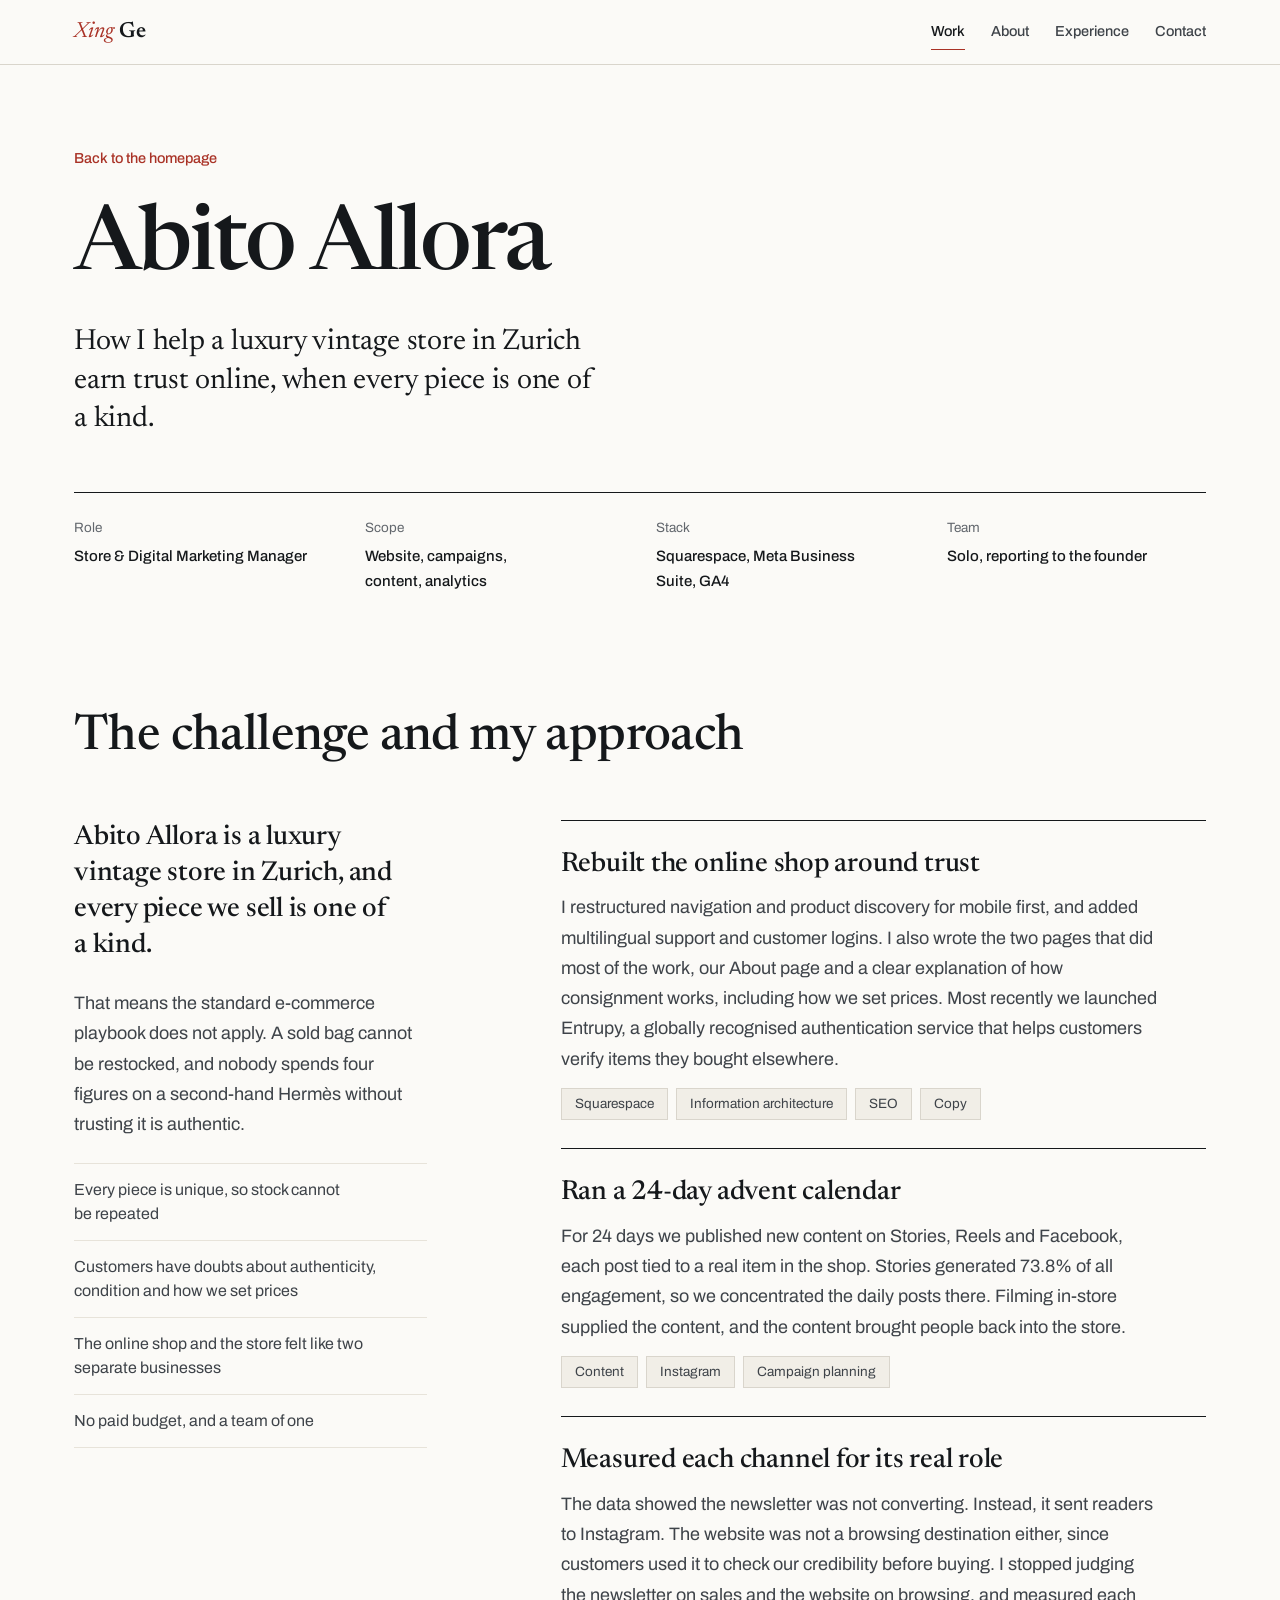
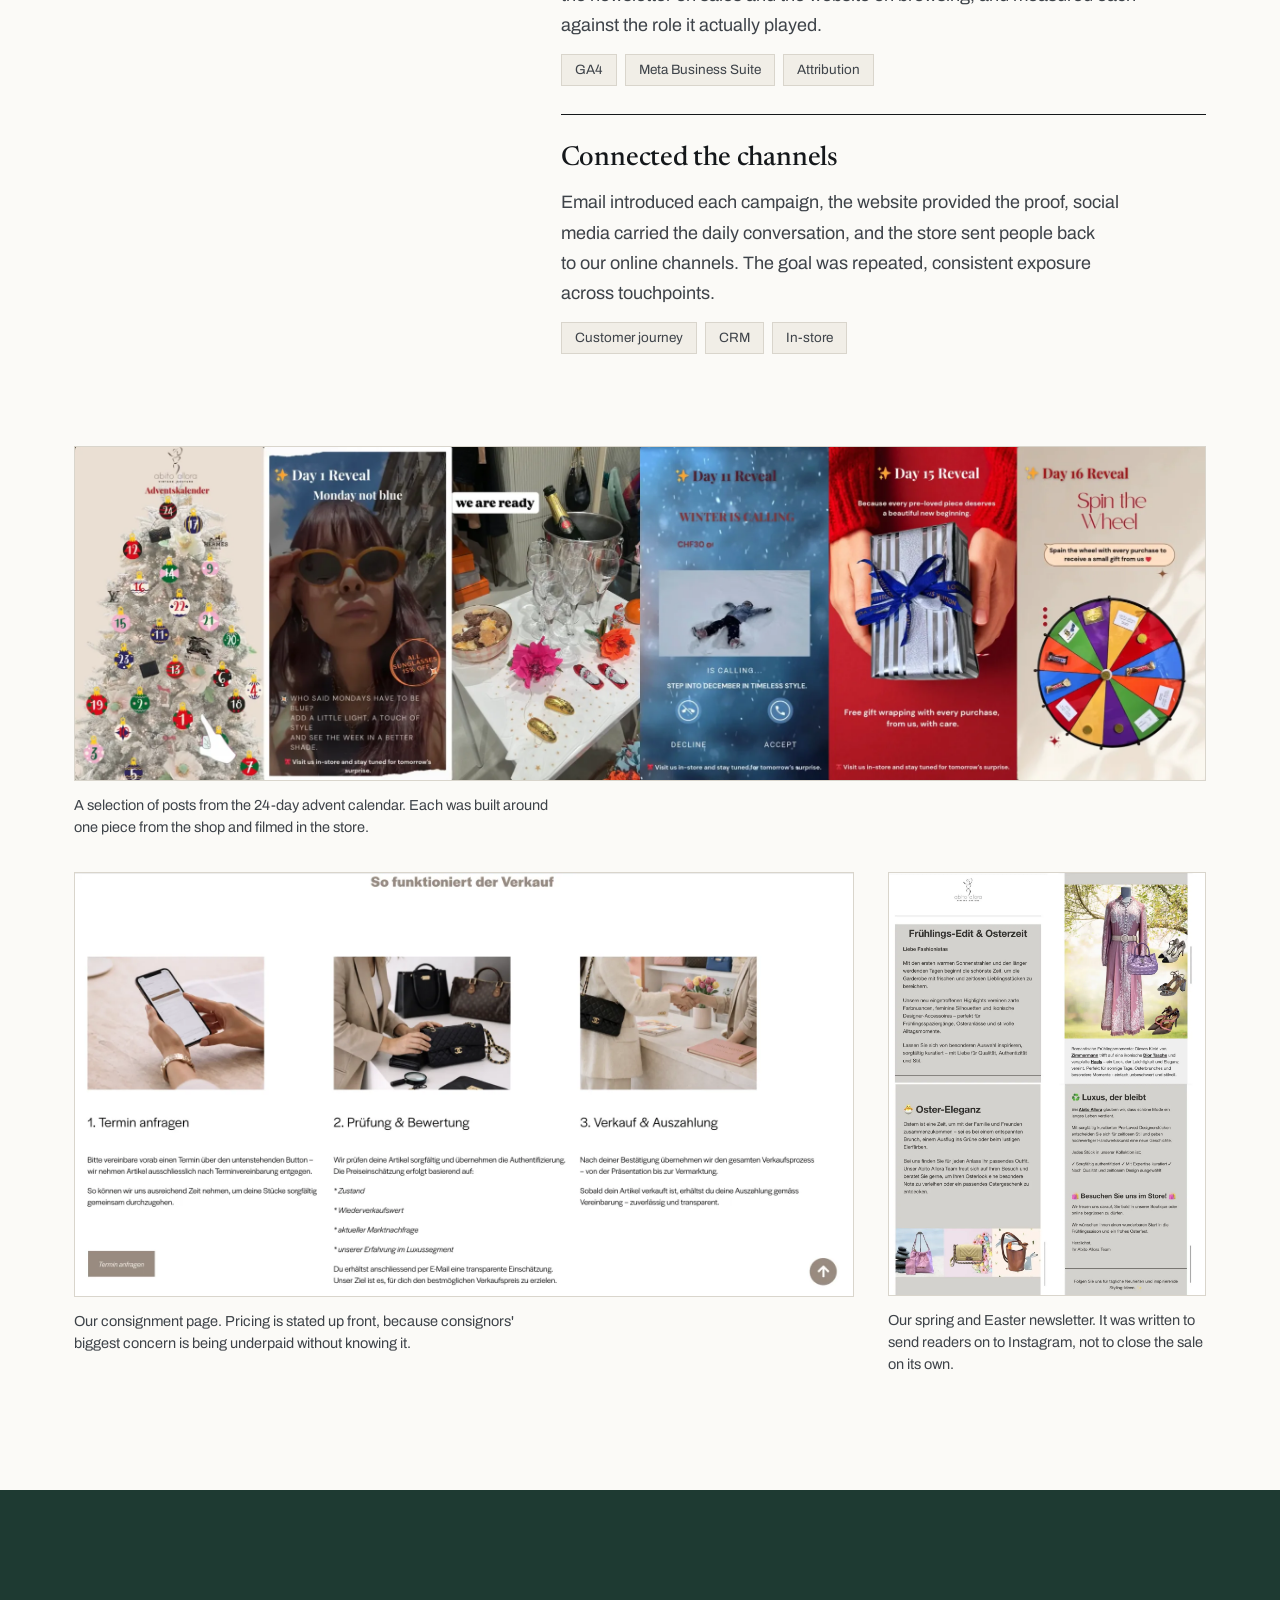
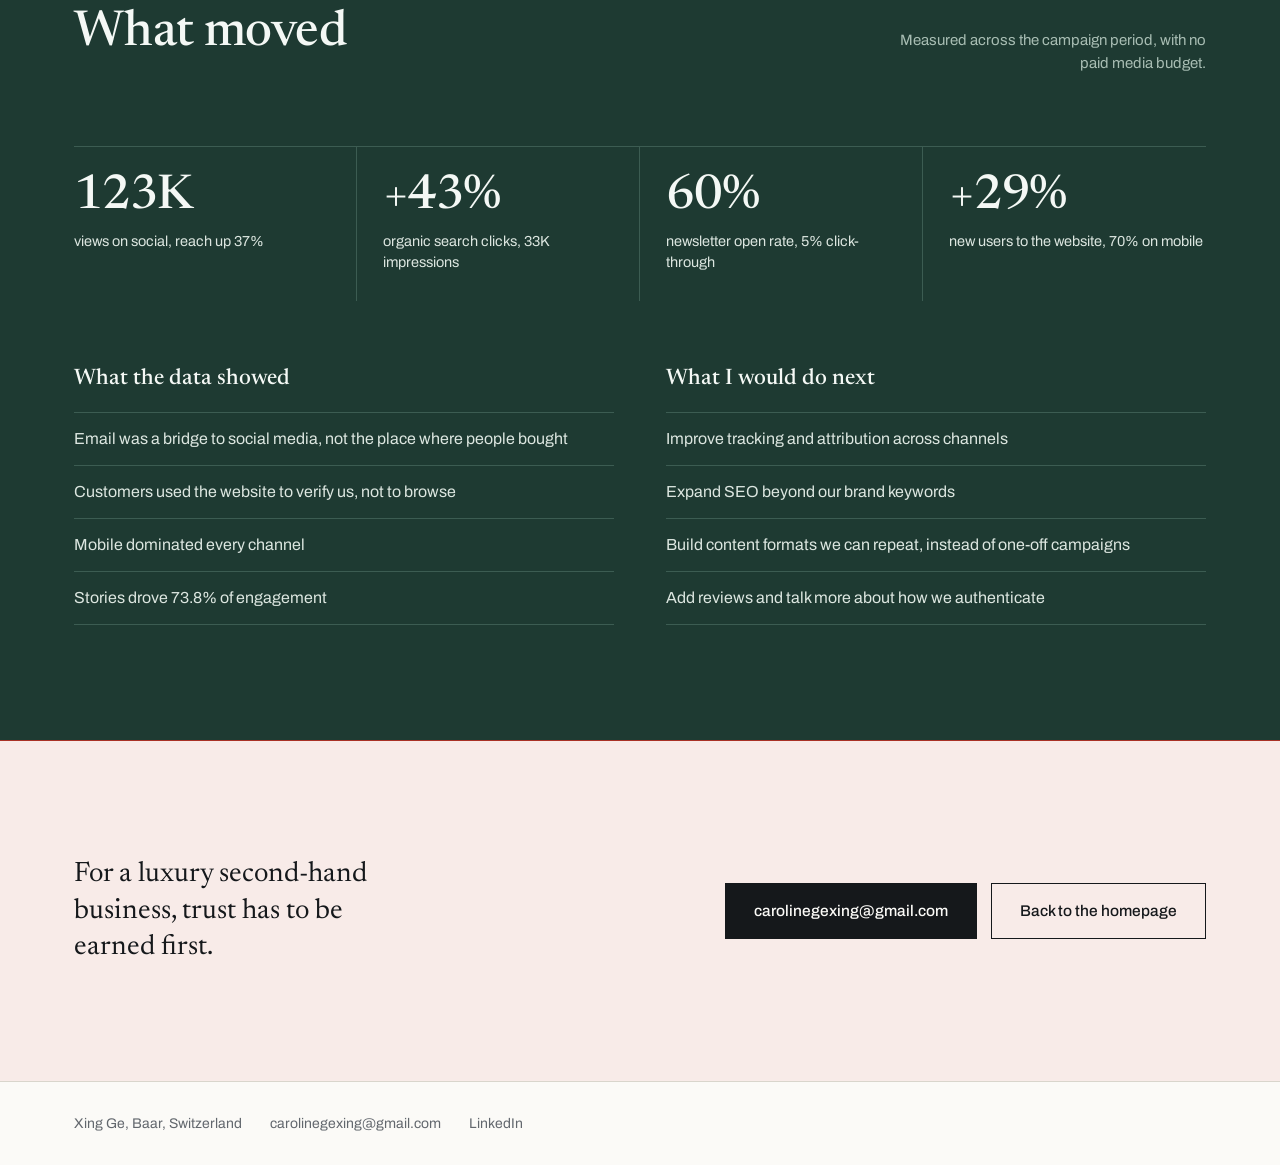
==== commit 9954b09b: "Rewrite site copy in a personal, professional voice - Rewrite homepage and case study copy in plain " ====
--- a/work-abito-allora.html
+++ b/work-abito-allora.html
@@ -11,11 +11,11 @@
   gtag('config', 'G-W28Z5XX5FZ');
 </script>
 <title>Abito Allora case study - Xing Ge</title>
-<meta name="description" content="How I rebuilt the online side of a Zurich pre-owned luxury boutique around trust: Squarespace rebuild, a 24-day advent campaign, and what the data actually said. By Xing Ge.">
+<meta name="description" content="How I helped a luxury vintage store in Zurich earn trust online, with a Squarespace rebuild, a 24-day advent campaign and what the data showed. By Xing Ge.">
 
 <meta property="og:type" content="article">
 <meta property="og:title" content="Abito Allora case study - Xing Ge">
-<meta property="og:description" content="Selling one-of-one couture online, where the real constraint is trust, not traffic.">
+<meta property="og:description" content="How I help a luxury vintage store in Zurich earn trust online, when every piece is one of a kind.">
 <meta property="og:url" content="https://gexing.online/work-abito-allora.html">
 <meta property="og:image" content="https://gexing.online/assets/case-study/abito-homepage.png">
 <meta name="twitter:card" content="summary_large_image">
@@ -93,7 +93,7 @@
   <div class="wrap">
     <a class="back" href="index.html">Back to the homepage</a>
     <h1>Abito Allora</h1>
-    <p class="standfirst">Selling one-of-one couture online, where the real constraint is trust, not traffic.</p>
+    <p class="standfirst">How I help a luxury vintage store in Zurich earn trust online, when every piece is one of a kind.</p>
     <dl class="spec">
       <div><dt>Role</dt><dd>Store &amp; Digital Marketing Manager</dd></div>
       <div><dt>Scope</dt><dd>Website, campaigns, content, analytics</dd></div>
@@ -107,52 +107,54 @@
 <section>
   <div class="wrap">
     <div class="head">
-      <h2>The problem and what I did about it</h2>
+      <h2>The challenge and my approach</h2>
     </div>
 
     <div class="cols">
       <div class="col-problem">
-        <p class="lede">A boutique in Zurich selling pre-owned couture, where every item is one of one.</p>
-        <p style="margin:0 0 24px">Nothing about the standard e-commerce playbook applies. You cannot restock a bag,
-          and nobody spends four figures on a second-hand Hermès without first believing it is real.</p>
+        <p class="lede">Abito Allora is a luxury vintage store in Zurich, and every piece we sell is one of a kind.</p>
+        <p style="margin:0 0 24px">That means the standard e-commerce playbook does not apply. A sold bag cannot be
+          restocked, and nobody spends four figures on a second-hand Hermès without trusting it is authentic.</p>
         <ul class="plain-list">
-          <li>Inventory that cannot be scaled or repeated</li>
-          <li>Doubt about authenticity, condition and how prices are set</li>
-          <li>Online and in-store behaving like two unrelated businesses</li>
-          <li>No paid budget and no second pair of hands</li>
+          <li>Every piece is unique, so stock cannot be repeated</li>
+          <li>Customers have doubts about authenticity, condition and how we set prices</li>
+          <li>The online shop and the store felt like two separate businesses</li>
+          <li>No paid budget, and a team of one</li>
         </ul>
       </div>
 
       <div class="col-approach">
         <div class="move">
-          <h3>Rebuilt the shop around reassurance</h3>
-          <p>Restructured navigation and product discovery for mobile first, added multilingual support and customer
-            logins, and wrote the two pages that did most of the work: who we are, and exactly what happens when you
-            consign with us, including how we price.</p>
+          <h3>Rebuilt the online shop around trust</h3>
+          <p>I restructured navigation and product discovery for mobile first, and added multilingual support and
+            customer logins. I also wrote the two pages that did most of the work, our About page and a clear explanation
+            of how consignment works, including how we set prices. Most recently we launched Entrupy, a globally
+            recognised authentication service that helps customers verify items they bought elsewhere.</p>
           <ul class="tags"><li>Squarespace</li><li>Information architecture</li><li>SEO</li><li>Copy</li></ul>
         </div>
 
         <div class="move">
-          <h3>Ran an advent calendar for 24 days straight</h3>
-          <p>A daily piece of content across Stories, Reels and Facebook, each one tied to a real item in the shop.
-            Stories carried 73.8% of all engagement, so that is where the daily beat lived. Filming in-store fed the
-            feed; the feed fed footfall.</p>
+          <h3>Ran a 24-day advent calendar</h3>
+          <p>For 24 days we published new content on Stories, Reels and Facebook, each post tied to a real item in the
+            shop. Stories generated 73.8% of all engagement, so we concentrated the daily posts there. Filming in-store
+            supplied the content, and the content brought people back into the store.</p>
           <ul class="tags"><li>Content</li><li>Instagram</li><li>Campaign planning</li></ul>
         </div>
 
         <div class="move">
-          <h3>Read the data honestly</h3>
-          <p>The numbers said the newsletter was not converting. It was routing people to Instagram, and the website
-            was not a browsing destination but a place people went to verify us before buying. I stopped optimising
-            both for the wrong job and started measuring them for the right one.</p>
+          <h3>Measured each channel for its real role</h3>
+          <p>The data showed the newsletter was not converting. Instead, it sent readers to Instagram. The website was
+            not a browsing destination either, since customers used it to check our credibility before buying. I stopped
+            judging the newsletter on sales and the website on browsing, and measured each against the role it actually
+            played.</p>
           <ul class="tags"><li>GA4</li><li>Meta Business Suite</li><li>Attribution</li></ul>
         </div>
 
         <div class="move">
-          <h3>Connected the channels instead of running them separately</h3>
-          <p>Email introduced each campaign, the website carried the proof, social drove the daily interaction, and
-            the in-store experience pushed people back to digital. Repeated exposure across touchpoints, rather than
-            one well-timed post.</p>
+          <h3>Connected the channels</h3>
+          <p>Email introduced each campaign, the website provided the proof, social media carried the daily
+            conversation, and the store sent people back to our online channels. The goal was repeated, consistent exposure
+            across touchpoints.</p>
           <ul class="tags"><li>Customer journey</li><li>CRM</li><li>In-store</li></ul>
         </div>
       </div>
@@ -163,19 +165,19 @@
         <div class="ph" data-label="Advent calendar campaign stories">
           <img src="/images/advent-calendar-strip.webp" alt="Six advent calendar Instagram stories, from the calendar tree to the day 16 reveal" width="2400" height="707" loading="lazy">
         </div>
-        <figcaption>A selection from the twenty-four-day advent calendar. Each post was built around a single piece of stock, filmed in the shop.</figcaption>
+        <figcaption>A selection of posts from the 24-day advent calendar. Each was built around one piece from the shop and filmed in the store.</figcaption>
       </figure>
       <figure>
         <div class="ph" data-label="The consignment page">
           <img src="/assets/case-study/abito-sell-process.webp" alt="The Sell With Us consignment page" width="1800" height="978" loading="lazy">
         </div>
-        <figcaption>The consignment page. Pricing stated up front, because what consignors fear most is being quietly underpaid.</figcaption>
+        <figcaption>Our consignment page. Pricing is stated up front, because consignors' biggest concern is being underpaid without knowing it.</figcaption>
       </figure>
       <figure>
         <div class="ph" data-label="The spring and Easter newsletter">
           <img src="/images/newsletter-screenshot.webp" alt="The spring and Easter edition of the Abito Allora newsletter, in German" width="1200" height="1600" loading="lazy">
         </div>
-        <figcaption>The spring and Easter newsletter, written to send people somewhere else rather than close the sale on its own.</figcaption>
+        <figcaption>Our spring and Easter newsletter. It was written to send readers on to Instagram, not to close the sale on its own.</figcaption>
       </figure>
     </div>
   </div>
@@ -198,21 +200,21 @@
 
     <div class="takeaways">
       <div>
-        <h3>What the data actually said</h3>
+        <h3>What the data showed</h3>
         <ul class="plain-list">
-          <li>Email was a bridge to social, not a conversion endpoint</li>
-          <li>The website was used to verify us, not to browse</li>
-          <li>Mobile behaviour dominated every channel</li>
-          <li>Stories carried 73.8% of engagement</li>
+          <li>Email was a bridge to social media, not the place where people bought</li>
+          <li>Customers used the website to verify us, not to browse</li>
+          <li>Mobile dominated every channel</li>
+          <li>Stories drove 73.8% of engagement</li>
         </ul>
       </div>
       <div>
         <h3>What I would do next</h3>
         <ul class="plain-list">
-          <li>Strengthen cross-channel tracking and attribution</li>
-          <li>Expand SEO beyond brand keywords</li>
-          <li>Build repeatable content frameworks instead of one-off campaigns</li>
-          <li>Add reviews and authentication storytelling as trust signals</li>
+          <li>Improve tracking and attribution across channels</li>
+          <li>Expand SEO beyond our brand keywords</li>
+          <li>Build content formats we can repeat, instead of one-off campaigns</li>
+          <li>Add reviews and talk more about how we authenticate</li>
         </ul>
       </div>
     </div>
@@ -222,7 +224,7 @@
 <!-- ========== NEXT ========== -->
 <section class="contact">
   <div class="wrap next">
-    <p>This is how I work: trust first, then traffic.</p>
+    <p>For a luxury second-hand business, trust has to be earned first.</p>
     <div class="links">
       <a class="btn btn-solid" href="mailto:carolinegexing@gmail.com">carolinegexing@gmail.com</a>
       <a class="btn btn-ghost" href="index.html">Back to the homepage</a>
@@ -237,7 +239,6 @@
     <span>Xing Ge, Baar, Switzerland</span>
     <a href="mailto:carolinegexing@gmail.com">carolinegexing@gmail.com</a>
     <a href="https://www.linkedin.com/in/xing-ge-494a9a179/" target="_blank" rel="noopener noreferrer">LinkedIn</a>
-    <span class="set" style="margin-left:auto">Set in Newsreader and Archivo</span>
   </div>
 </footer>
 
--- a/styles.css
+++ b/styles.css
@@ -26,7 +26,7 @@
   --han:"Noto Serif SC",serif;
 
   --gutter:clamp(20px,5vw,72px);
-  --measure:60ch;
+  --measure:66ch;
 }
 
 *,*::before,*::after{box-sizing:border-box}
@@ -161,7 +161,7 @@
 .move{padding:28px 0;border-top:1px solid var(--ink)}
 .move h3{font-family:var(--display);font-weight:500;color:var(--ink);
   font-size:clamp(21px,2.3vw,27px);line-height:1.18;margin:0 0 12px;letter-spacing:-.008em}
-.move p{margin:0 0 14px;max-width:var(--measure)}
+.move p{margin:0 0 14px;max-width:60ch}
 
 /* Second row: columns sized so a landscape screenshot (1.84:1) and a
    portrait one (3:4) come out the same height. */
